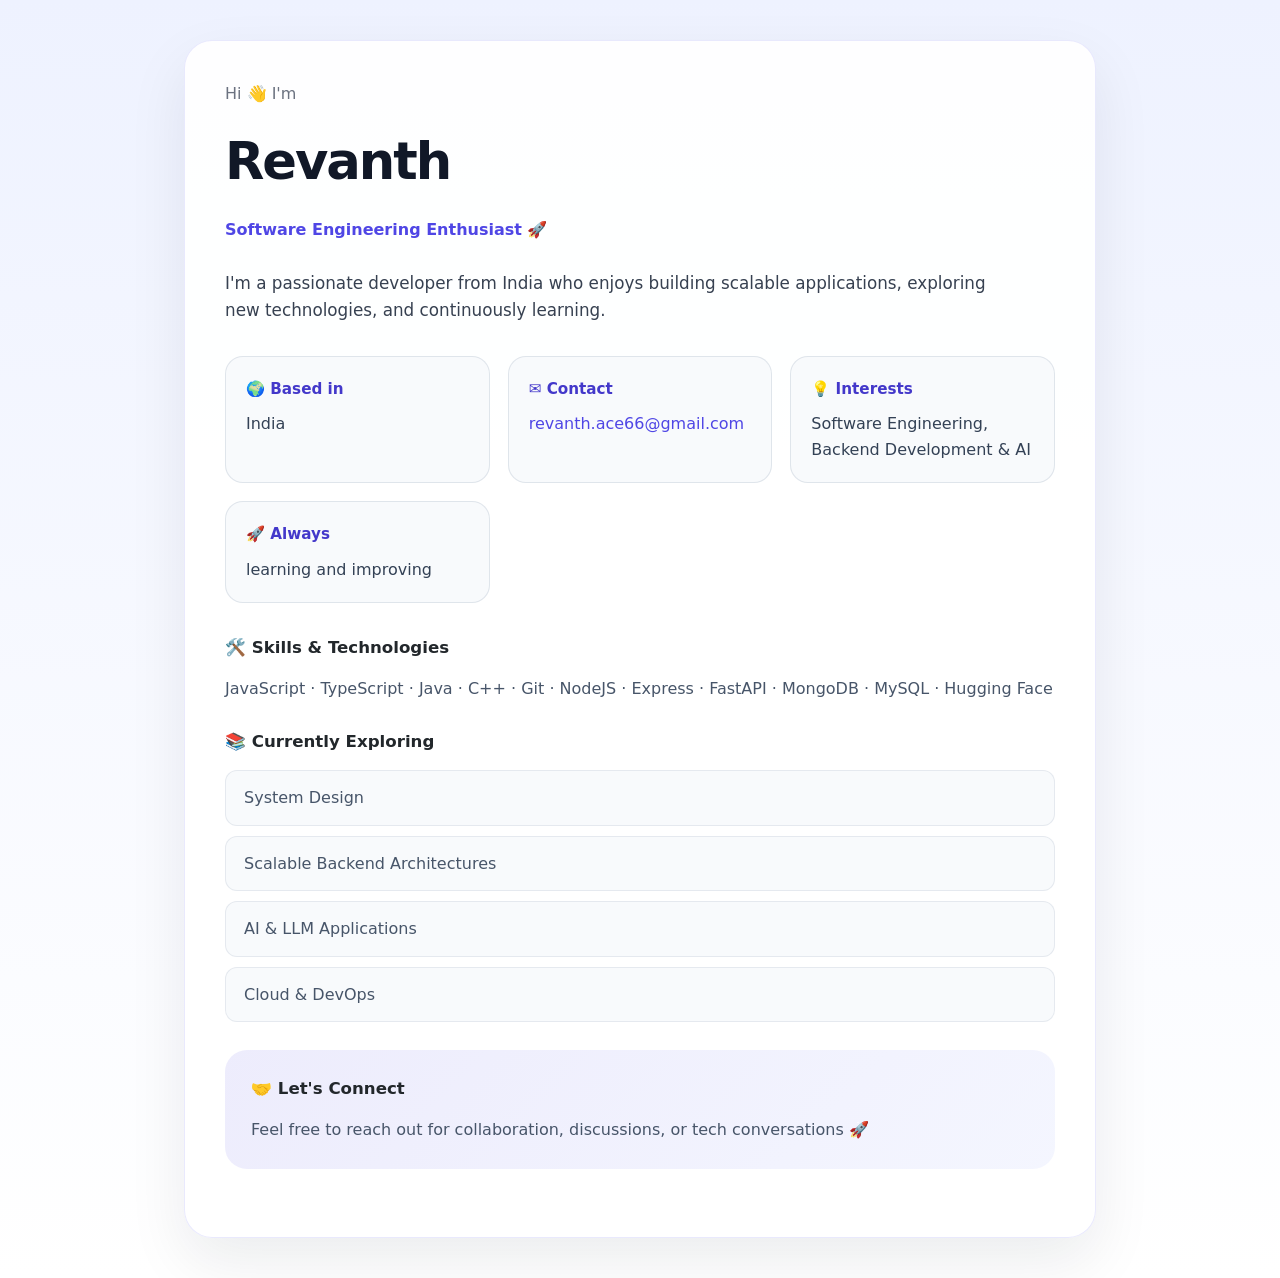
==== index.html @ 228b7f01 "fc" ====
<!DOCTYPE html>
<html lang="en">
<head>
  <meta charset="UTF-8" />
  <meta name="viewport" content="width=device-width, initial-scale=1.0" />
  <title>Revanth | Software Engineering Enthusiast</title>
  <link rel="stylesheet" href="styles.css" />
</head>
<body>
  <main class="page-container">
    <section class="hero-card">
      <div class="hero-header">
        <p class="wave">Hi 👋 I'm</p>
        <h1>Revanth</h1>
        <p class="subtitle">Software Engineering Enthusiast 🚀</p>
      </div>

      <p class="intro">
        I'm a passionate developer from India who enjoys building scalable applications, exploring new technologies, and continuously learning.
      </p>

      <div class="info-grid">
        <div class="info-block">
          <h2>🌍 Based in</h2>
          <p>India</p>
        </div>
        <div class="info-block">
          <h2>✉️ Contact</h2>
          <p><a href="mailto:revanth.ace66@gmail.com">revanth.ace66@gmail.com</a></p>
        </div>
        <div class="info-block">
          <h2>💡 Interests</h2>
          <p>Software Engineering, Backend Development &amp; AI</p>
        </div>
        <div class="info-block">
          <h2>🚀 Always</h2>
          <p>learning and improving</p>
        </div>
      </div>

      <div class="section-block">
        <h2>🛠️ Skills & Technologies</h2>
        <p>JavaScript · TypeScript · Java · C++ · Git · NodeJS · Express · FastAPI · MongoDB · MySQL · Hugging Face</p>
      </div>

      <div class="section-block">
        <h2>📚 Currently Exploring</h2>
        <ul>
          <li>System Design</li>
          <li>Scalable Backend Architectures</li>
          <li>AI &amp; LLM Applications</li>
          <li>Cloud &amp; DevOps</li>
        </ul>
      </div>

      <div class="section-block connect-block">
        <h2>🤝 Let's Connect</h2>
        <p>Feel free to reach out for collaboration, discussions, or tech conversations 🚀</p>
      </div>
    </section>
  </main>
</body>
</html>
---- styles.css ----
:root {
  color-scheme: light;
  font-family: Inter, ui-sans-serif, system-ui, -apple-system, BlinkMacSystemFont, "Segoe UI", sans-serif;
  background: #eef2ff;
  color: #111827;
  line-height: 1.6;
}

* {
  box-sizing: border-box;
}

html, body {
  margin: 0;
  min-height: 100%;
}

body {
  background: linear-gradient(180deg, #eef2ff 0%, #ffffff 100%);
}

.page-container {
  max-width: 960px;
  padding: 40px 24px;
  margin: 0 auto;
}

.hero-card {
  background: rgba(255, 255, 255, 0.92);
  border: 1px solid rgba(99, 102, 241, 0.14);
  border-radius: 28px;
  box-shadow: 0 24px 60px rgba(15, 23, 42, 0.08);
  padding: 40px;
}

.hero-header {
  display: grid;
  gap: 14px;
}

.wave {
  margin: 0;
  font-size: 1rem;
  color: #6b7280;
}

h1 {
  font-size: clamp(2.75rem, 4vw, 4rem);
  margin: 0;
  letter-spacing: -0.04em;
}

.subtitle {
  margin: 0;
  color: #4f46e5;
  font-weight: 600;
}

.intro {
  margin: 28px 0 32px;
  max-width: 780px;
  font-size: 1.05rem;
  color: #374151;
}

.info-grid {
  display: grid;
  grid-template-columns: repeat(auto-fit, minmax(200px, 1fr));
  gap: 18px;
  margin-bottom: 32px;
}

.info-block {
  background: #f8fafc;
  border-radius: 18px;
  border: 1px solid rgba(148, 163, 184, 0.25);
  padding: 20px;
}

.info-block h2 {
  margin: 0 0 10px;
  font-size: 0.95rem;
  color: #4338ca;
}

.info-block p {
  margin: 0;
  color: #334155;
}

.info-block a {
  color: #4f46e5;
  text-decoration: none;
}

.section-block {
  margin-bottom: 28px;
}

.section-block h2 {
  margin: 0 0 14px;
  font-size: 1.04rem;
  color: #22272b;
}

.section-block p,
.section-block ul {
  margin: 0;
  color: #475569;
}

.section-block ul {
  list-style: none;
  padding: 0;
  display: grid;
  gap: 10px;
}

.section-block li {
  background: #f8fafc;
  border-radius: 12px;
  padding: 14px 18px;
  border: 1px solid rgba(148, 163, 184, 0.2);
}

.connect-block {
  background: linear-gradient(135deg, rgba(79, 70, 229, 0.1), rgba(165, 180, 252, 0.12));
  border-radius: 22px;
  padding: 26px;
}

@media (max-width: 640px) {
  .page-container {
    padding: 24px 16px;
  }

  .hero-card {
    padding: 28px 20px;
  }
}
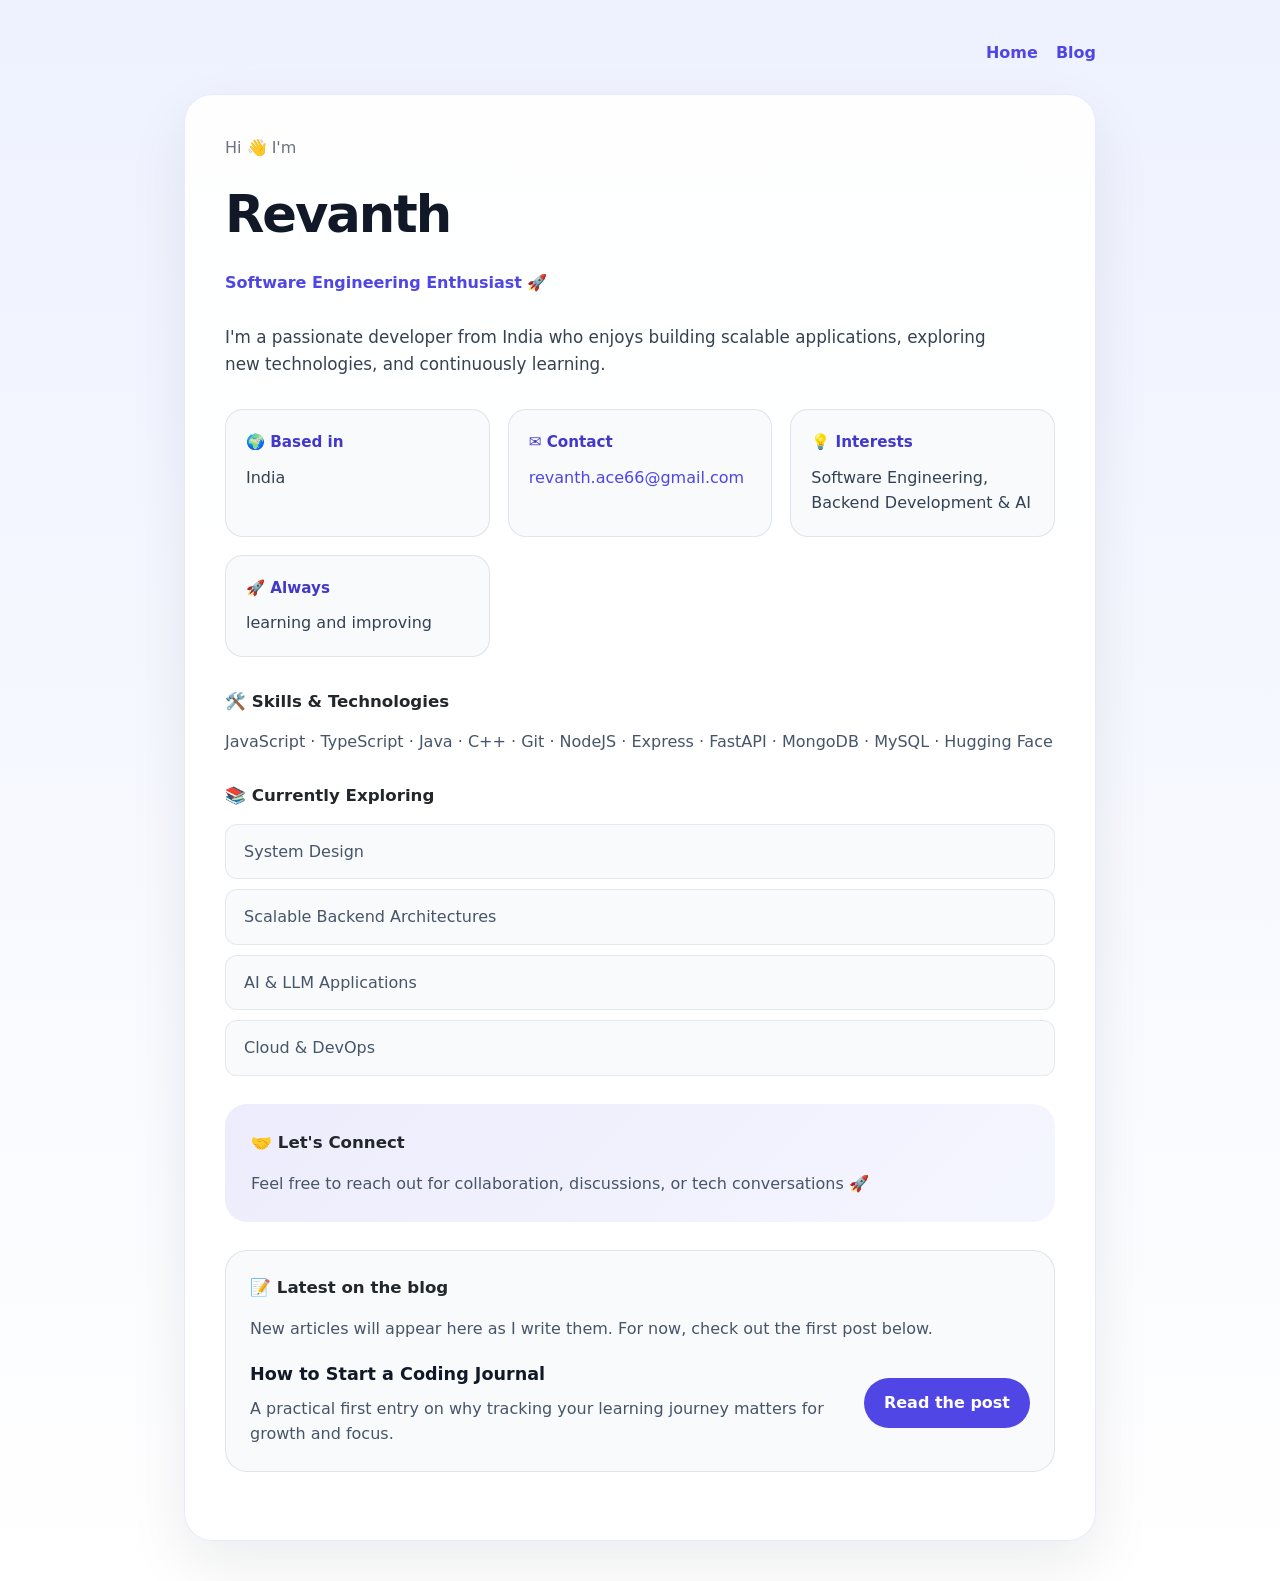
==== commit 98f3005d: "fc1" ====
--- a/index.html
+++ b/index.html
@@ -8,6 +8,11 @@
 </head>
 <body>
   <main class="page-container">
+    <nav class="site-nav">
+      <a href="index.html">Home</a>
+      <a href="blog.html">Blog</a>
+    </nav>
+
     <section class="hero-card">
       <div class="hero-header">
         <p class="wave">Hi 👋 I'm</p>
@@ -57,6 +62,18 @@
         <h2>🤝 Let's Connect</h2>
         <p>Feel free to reach out for collaboration, discussions, or tech conversations 🚀</p>
       </div>
+
+      <div class="section-block blog-preview-block">
+        <h2>📝 Latest on the blog</h2>
+        <p>New articles will appear here as I write them. For now, check out the first post below.</p>
+        <div class="blog-preview-card">
+          <div>
+            <h3>How to Start a Coding Journal</h3>
+            <p>A practical first entry on why tracking your learning journey matters for growth and focus.</p>
+          </div>
+          <a class="button" href="blog/dummy-blog.html">Read the post</a>
+        </div>
+      </div>
     </section>
   </main>
 </body>
--- a/styles.css
+++ b/styles.css
@@ -129,6 +129,235 @@
   padding: 26px;
 }
 
+.hidden {
+  display: none !important;
+}
+
+.page-actions {
+  display: flex;
+  flex-direction: column;
+  gap: 10px;
+  margin-bottom: 26px;
+}
+
+.secondary {
+  background: transparent;
+  color: #4f46e5;
+  border: 1px solid rgba(79, 70, 229, 0.24);
+}
+
+.hint-text {
+  margin: 0;
+  color: #6b7280;
+  font-size: 0.95rem;
+}
+
+.create-post-panel {
+  background: #f8fafc;
+  border: 1px solid rgba(148, 163, 184, 0.25);
+  border-radius: 22px;
+  padding: 24px;
+  margin-bottom: 26px;
+}
+
+.form-grid {
+  display: grid;
+  grid-template-columns: repeat(2, minmax(0, 1fr));
+  gap: 18px;
+  margin-bottom: 18px;
+}
+
+.form-group {
+  display: grid;
+  gap: 10px;
+}
+
+.form-group span {
+  color: #334155;
+  font-weight: 600;
+}
+
+.input-field,
+.textarea-field {
+  width: 100%;
+  border-radius: 14px;
+  border: 1px solid rgba(148, 163, 184, 0.4);
+  padding: 14px 16px;
+  font: inherit;
+  color: #111827;
+  background: white;
+}
+
+.textarea-field {
+  min-height: 140px;
+  resize: vertical;
+}
+
+.form-actions {
+  display: flex;
+  align-items: center;
+  justify-content: flex-start;
+  gap: 18px;
+  flex-wrap: wrap;
+  margin-top: 10px;
+}
+
+.form-message {
+  color: #2563eb;
+  font-size: 0.95rem;
+}
+
+.article-view {
+  background: rgba(255, 255, 255, 0.96);
+  border: 1px solid rgba(99, 102, 241, 0.16);
+  border-radius: 22px;
+  padding: 24px;
+  margin-top: 28px;
+}
+
+.article-view .article-content {
+  display: grid;
+  gap: 20px;
+}
+
+.article-view h1,
+.article-view h2 {
+  margin: 0;
+}
+
+.article-view p,
+.article-view ul,
+.article-view ol {
+  margin: 0;
+  color: #334155;
+}
+
+.article-view ul,
+.article-view ol {
+  padding-left: 1.25rem;
+}
+
+.article-view li {
+  margin-bottom: 12px;
+}
+
+.site-nav {
+  display: flex;
+  justify-content: flex-end;
+  gap: 18px;
+  margin-bottom: 28px;
+}
+
+.site-nav a {
+  color: #4f46e5;
+  text-decoration: none;
+  font-weight: 600;
+}
+
+.button {
+  display: inline-flex;
+  align-items: center;
+  justify-content: center;
+  background: #4f46e5;
+  color: white;
+  border: none;
+  border-radius: 999px;
+  padding: 12px 20px;
+  text-decoration: none;
+  font-weight: 600;
+  transition: transform 0.2s ease, background 0.2s ease;
+}
+
+.button:hover {
+  background: #4338ca;
+  transform: translateY(-1px);
+}
+
+.blog-preview-block {
+  background: #f8fafc;
+  border: 1px solid rgba(148, 163, 184, 0.25);
+  border-radius: 22px;
+  padding: 24px;
+}
+
+.blog-preview-card {
+  display: grid;
+  grid-template-columns: 1fr auto;
+  gap: 18px;
+  align-items: center;
+  margin-top: 18px;
+}
+
+.blog-preview-card h3 {
+  margin: 0 0 8px;
+  font-size: 1.1rem;
+}
+
+.blog-preview-card p {
+  margin: 0;
+  color: #475569;
+}
+
+.blog-page-header {
+  margin-bottom: 28px;
+}
+
+.blog-list {
+  display: grid;
+  gap: 22px;
+}
+
+.blog-card {
+  background: rgba(255, 255, 255, 0.94);
+  border: 1px solid rgba(99, 102, 241, 0.16);
+  border-radius: 22px;
+  padding: 26px;
+}
+
+.blog-card h2 {
+  margin: 0 0 12px;
+}
+
+.blog-card p {
+  margin: 0 0 14px;
+  color: #475569;
+}
+
+.blog-meta {
+  display: flex;
+  justify-content: space-between;
+  gap: 16px;
+  flex-wrap: wrap;
+  color: #6b7280;
+  font-size: 0.95rem;
+}
+
+.article-content {
+  display: grid;
+  gap: 22px;
+  margin-top: 28px;
+}
+
+.article-content h2 {
+  margin: 0;
+}
+
+.article-content p,
+.article-content ul,
+.article-content ol {
+  margin: 0;
+  color: #334155;
+}
+
+.article-content ul,
+.article-content ol {
+  padding-left: 1.25rem;
+}
+
+.article-content li {
+  margin-bottom: 12px;
+}
+
 @media (max-width: 640px) {
   .page-container {
     padding: 24px 16px;
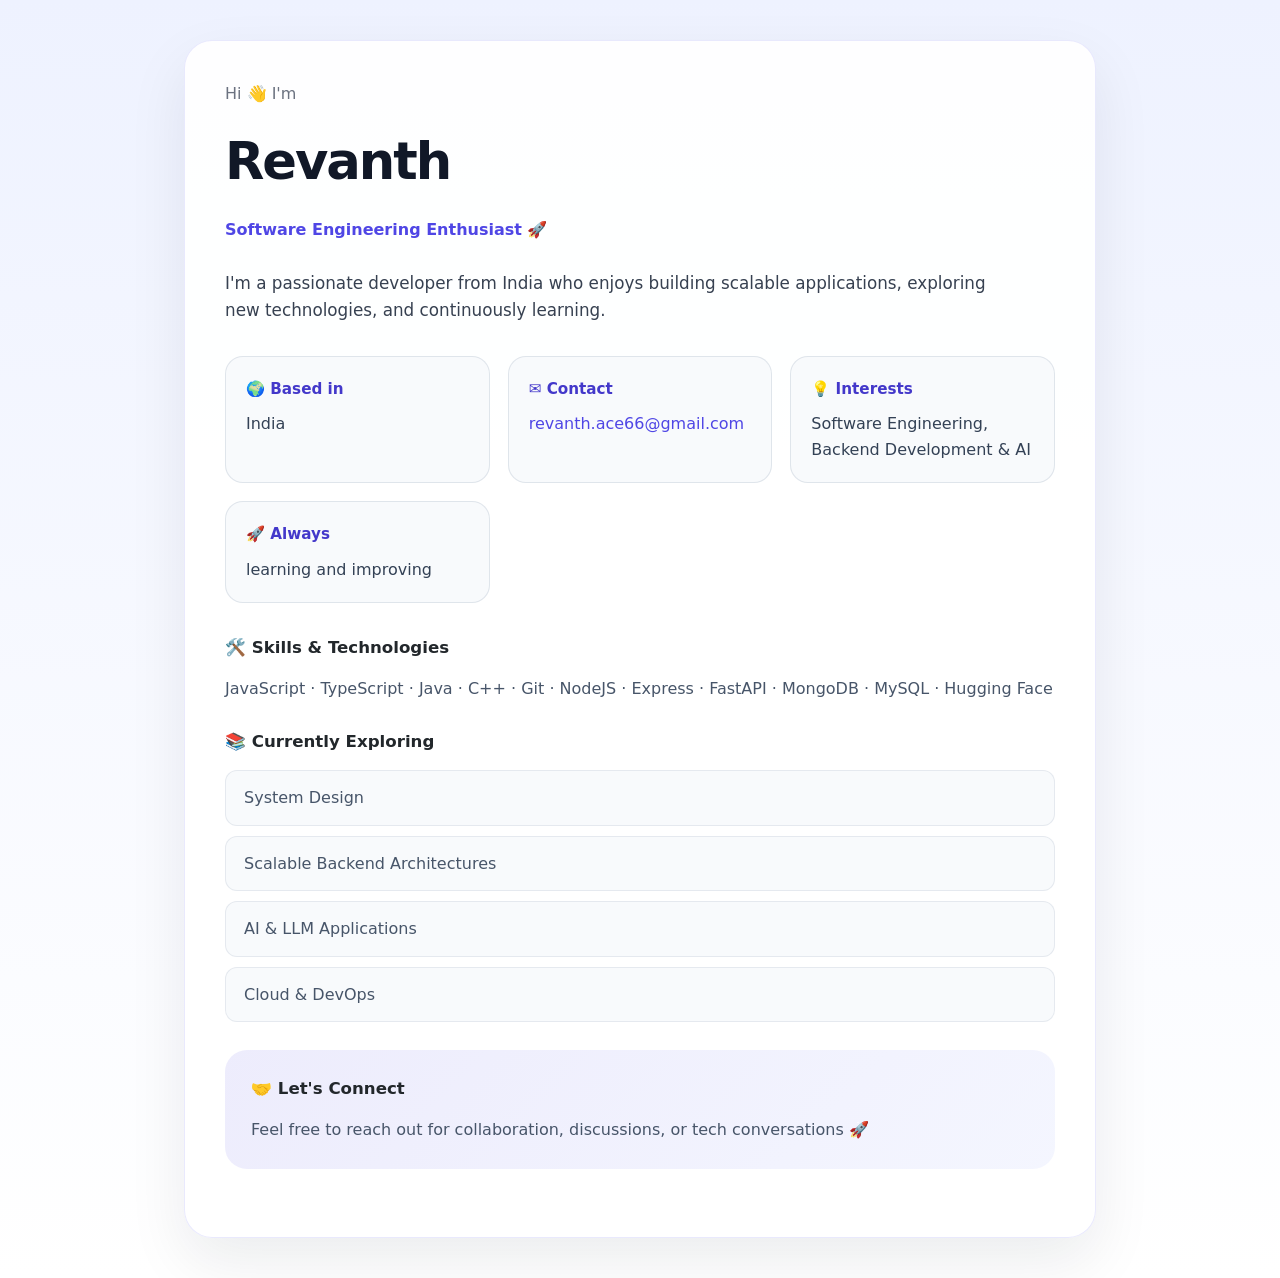
==== commit b03283db: "Revert "fc1"" ====
--- a/index.html
+++ b/index.html
@@ -8,11 +8,6 @@
 </head>
 <body>
   <main class="page-container">
-    <nav class="site-nav">
-      <a href="index.html">Home</a>
-      <a href="blog.html">Blog</a>
-    </nav>
-
     <section class="hero-card">
       <div class="hero-header">
         <p class="wave">Hi 👋 I'm</p>
@@ -62,18 +57,6 @@
         <h2>🤝 Let's Connect</h2>
         <p>Feel free to reach out for collaboration, discussions, or tech conversations 🚀</p>
       </div>
-
-      <div class="section-block blog-preview-block">
-        <h2>📝 Latest on the blog</h2>
-        <p>New articles will appear here as I write them. For now, check out the first post below.</p>
-        <div class="blog-preview-card">
-          <div>
-            <h3>How to Start a Coding Journal</h3>
-            <p>A practical first entry on why tracking your learning journey matters for growth and focus.</p>
-          </div>
-          <a class="button" href="blog/dummy-blog.html">Read the post</a>
-        </div>
-      </div>
     </section>
   </main>
 </body>
--- a/styles.css
+++ b/styles.css
@@ -129,235 +129,6 @@
   padding: 26px;
 }
 
-.hidden {
-  display: none !important;
-}
-
-.page-actions {
-  display: flex;
-  flex-direction: column;
-  gap: 10px;
-  margin-bottom: 26px;
-}
-
-.secondary {
-  background: transparent;
-  color: #4f46e5;
-  border: 1px solid rgba(79, 70, 229, 0.24);
-}
-
-.hint-text {
-  margin: 0;
-  color: #6b7280;
-  font-size: 0.95rem;
-}
-
-.create-post-panel {
-  background: #f8fafc;
-  border: 1px solid rgba(148, 163, 184, 0.25);
-  border-radius: 22px;
-  padding: 24px;
-  margin-bottom: 26px;
-}
-
-.form-grid {
-  display: grid;
-  grid-template-columns: repeat(2, minmax(0, 1fr));
-  gap: 18px;
-  margin-bottom: 18px;
-}
-
-.form-group {
-  display: grid;
-  gap: 10px;
-}
-
-.form-group span {
-  color: #334155;
-  font-weight: 600;
-}
-
-.input-field,
-.textarea-field {
-  width: 100%;
-  border-radius: 14px;
-  border: 1px solid rgba(148, 163, 184, 0.4);
-  padding: 14px 16px;
-  font: inherit;
-  color: #111827;
-  background: white;
-}
-
-.textarea-field {
-  min-height: 140px;
-  resize: vertical;
-}
-
-.form-actions {
-  display: flex;
-  align-items: center;
-  justify-content: flex-start;
-  gap: 18px;
-  flex-wrap: wrap;
-  margin-top: 10px;
-}
-
-.form-message {
-  color: #2563eb;
-  font-size: 0.95rem;
-}
-
-.article-view {
-  background: rgba(255, 255, 255, 0.96);
-  border: 1px solid rgba(99, 102, 241, 0.16);
-  border-radius: 22px;
-  padding: 24px;
-  margin-top: 28px;
-}
-
-.article-view .article-content {
-  display: grid;
-  gap: 20px;
-}
-
-.article-view h1,
-.article-view h2 {
-  margin: 0;
-}
-
-.article-view p,
-.article-view ul,
-.article-view ol {
-  margin: 0;
-  color: #334155;
-}
-
-.article-view ul,
-.article-view ol {
-  padding-left: 1.25rem;
-}
-
-.article-view li {
-  margin-bottom: 12px;
-}
-
-.site-nav {
-  display: flex;
-  justify-content: flex-end;
-  gap: 18px;
-  margin-bottom: 28px;
-}
-
-.site-nav a {
-  color: #4f46e5;
-  text-decoration: none;
-  font-weight: 600;
-}
-
-.button {
-  display: inline-flex;
-  align-items: center;
-  justify-content: center;
-  background: #4f46e5;
-  color: white;
-  border: none;
-  border-radius: 999px;
-  padding: 12px 20px;
-  text-decoration: none;
-  font-weight: 600;
-  transition: transform 0.2s ease, background 0.2s ease;
-}
-
-.button:hover {
-  background: #4338ca;
-  transform: translateY(-1px);
-}
-
-.blog-preview-block {
-  background: #f8fafc;
-  border: 1px solid rgba(148, 163, 184, 0.25);
-  border-radius: 22px;
-  padding: 24px;
-}
-
-.blog-preview-card {
-  display: grid;
-  grid-template-columns: 1fr auto;
-  gap: 18px;
-  align-items: center;
-  margin-top: 18px;
-}
-
-.blog-preview-card h3 {
-  margin: 0 0 8px;
-  font-size: 1.1rem;
-}
-
-.blog-preview-card p {
-  margin: 0;
-  color: #475569;
-}
-
-.blog-page-header {
-  margin-bottom: 28px;
-}
-
-.blog-list {
-  display: grid;
-  gap: 22px;
-}
-
-.blog-card {
-  background: rgba(255, 255, 255, 0.94);
-  border: 1px solid rgba(99, 102, 241, 0.16);
-  border-radius: 22px;
-  padding: 26px;
-}
-
-.blog-card h2 {
-  margin: 0 0 12px;
-}
-
-.blog-card p {
-  margin: 0 0 14px;
-  color: #475569;
-}
-
-.blog-meta {
-  display: flex;
-  justify-content: space-between;
-  gap: 16px;
-  flex-wrap: wrap;
-  color: #6b7280;
-  font-size: 0.95rem;
-}
-
-.article-content {
-  display: grid;
-  gap: 22px;
-  margin-top: 28px;
-}
-
-.article-content h2 {
-  margin: 0;
-}
-
-.article-content p,
-.article-content ul,
-.article-content ol {
-  margin: 0;
-  color: #334155;
-}
-
-.article-content ul,
-.article-content ol {
-  padding-left: 1.25rem;
-}
-
-.article-content li {
-  margin-bottom: 12px;
-}
-
 @media (max-width: 640px) {
   .page-container {
     padding: 24px 16px;
